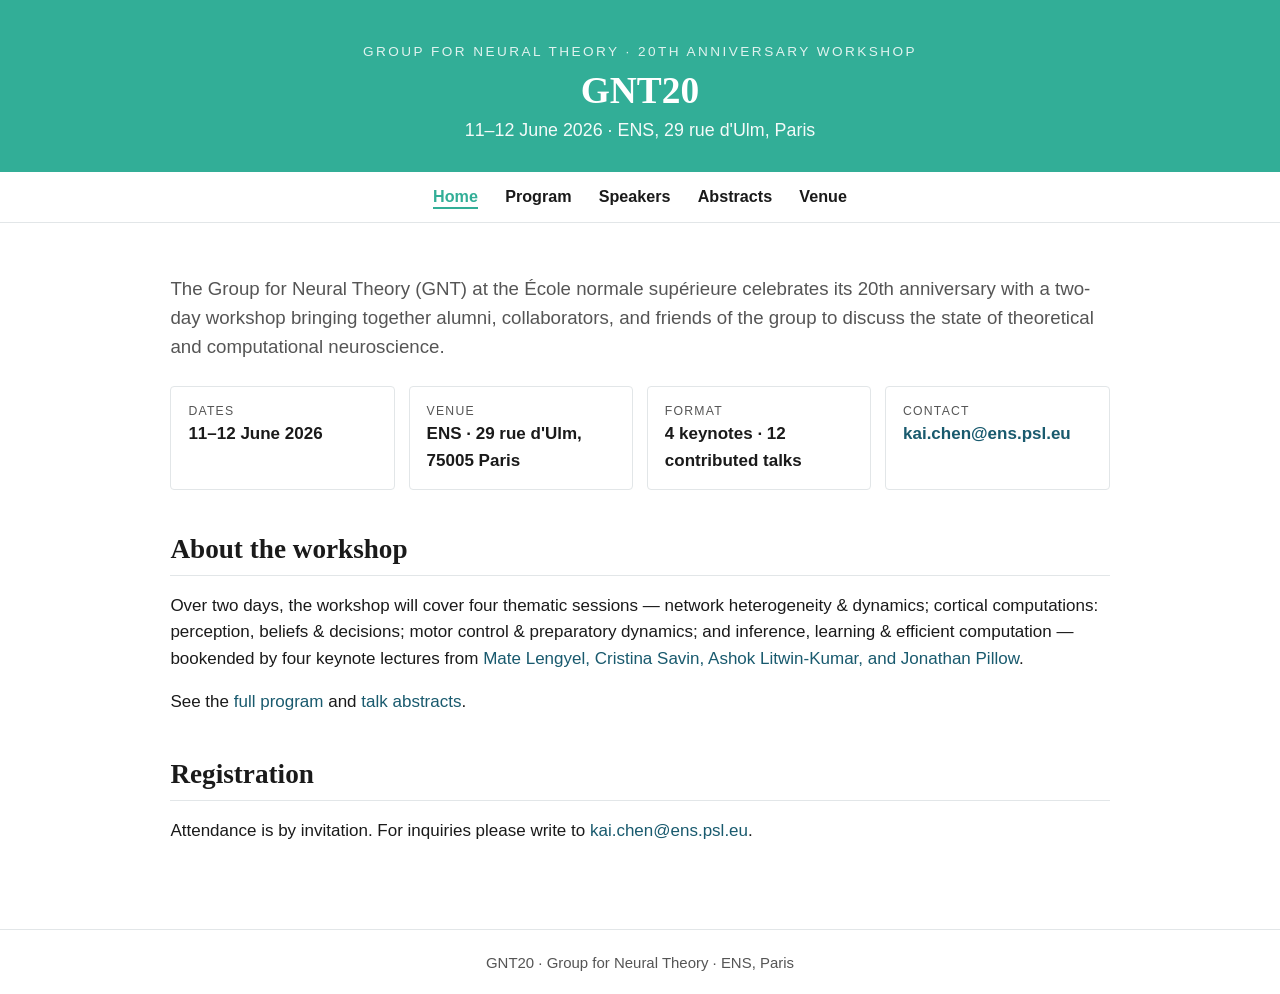
==== index.html @ 79f0f4c1 "Initial site: GNT20 workshop, ENS Paris, 11–12 June 2026 Five static pages (home, program, speakers," ====
<!doctype html>
<html lang="en">
<head>
<meta charset="utf-8">
<meta name="viewport" content="width=device-width, initial-scale=1">
<title>GNT20 — 20th Anniversary Workshop of the Group for Neural Theory</title>
<link rel="stylesheet" href="assets/css/style.css">
</head>
<body>

<header class="site">
  <div class="eyebrow">Group for Neural Theory · 20th Anniversary Workshop</div>
  <h1>GNT20</h1>
  <div class="subtitle">11–12 June 2026 · ENS, 29 rue d'Ulm, Paris</div>
</header>

<nav class="site">
  <ul>
    <li><a href="index.html" class="active">Home</a></li>
    <li><a href="program.html">Program</a></li>
    <li><a href="speakers.html">Speakers</a></li>
    <li><a href="abstracts.html">Abstracts</a></li>
    <li><a href="venue.html">Venue</a></li>
  </ul>
</nav>

<main>
  <p class="lede">
    The Group for Neural Theory (GNT) at the École normale supérieure celebrates its
    20th anniversary with a two-day workshop bringing together alumni, collaborators,
    and friends of the group to discuss the state of theoretical and computational
    neuroscience.
  </p>

  <div class="callouts">
    <div class="card"><div class="label">Dates</div><div class="value">11–12 June 2026</div></div>
    <div class="card"><div class="label">Venue</div><div class="value">ENS · 29 rue d'Ulm, 75005 Paris</div></div>
    <div class="card"><div class="label">Format</div><div class="value">4 keynotes · 12 contributed talks</div></div>
    <div class="card"><div class="label">Contact</div><div class="value"><a href="mailto:kai.chen@ens.psl.eu">kai.chen@ens.psl.eu</a></div></div>
  </div>

  <h2>About the workshop</h2>
  <p>
    Over two days, the workshop will cover four thematic sessions — network
    heterogeneity &amp; dynamics; cortical computations: perception, beliefs &amp;
    decisions; motor control &amp; preparatory dynamics; and inference, learning &amp;
    efficient computation — bookended by four keynote lectures from
    <a href="speakers.html">Mate Lengyel, Cristina Savin, Ashok Litwin-Kumar, and Jonathan Pillow</a>.
  </p>
  <p>
    See the <a href="program.html">full program</a> and
    <a href="abstracts.html">talk abstracts</a>.
  </p>

  <h2>Registration</h2>
  <p>
    Attendance is by invitation. For inquiries please write to
    <a href="mailto:kai.chen@ens.psl.eu">kai.chen@ens.psl.eu</a>.
  </p>
</main>

<footer class="site">
  GNT20 · Group for Neural Theory · ENS, Paris
</footer>

</body>
</html>
---- assets/css/style.css ----
:root {
  --bg: #ffffff;
  --ink: #1a1a1a;
  --muted: #555;
  --accent: #32AE97;
  --accent-deep: #195A6E;
  --accent-soft: #d9efe9;
  --rule: #e2e6e8;
  --keynote: #e6eef2;
  --break: #f1f4f6;
  --max: 980px;
}

* { box-sizing: border-box; }

html, body {
  margin: 0;
  padding: 0;
  background: var(--bg);
  color: var(--ink);
  font-family: "Source Sans Pro", "Helvetica Neue", Helvetica, Arial, sans-serif;
  font-size: 17px;
  line-height: 1.55;
}

a { color: var(--accent-deep); text-decoration: none; }
a:hover { text-decoration: underline; }

header.site {
  background: var(--accent);
  color: #fff;
  padding: 2.4rem 1.2rem 1.6rem;
  text-align: center;
}
header.site .eyebrow {
  text-transform: uppercase;
  letter-spacing: 0.18em;
  font-size: 0.8rem;
  opacity: 0.85;
}
header.site h1 {
  margin: 0.4rem 0 0.3rem;
  font-family: Georgia, "Times New Roman", serif;
  font-weight: 600;
  font-size: 2.2rem;
  line-height: 1.15;
}
header.site .subtitle {
  font-size: 1.05rem;
  opacity: 0.95;
}

nav.site {
  background: #fff;
  border-bottom: 1px solid var(--rule);
  position: sticky;
  top: 0;
  z-index: 10;
}
nav.site ul {
  list-style: none;
  margin: 0 auto;
  padding: 0;
  max-width: var(--max);
  display: flex;
  flex-wrap: wrap;
  justify-content: center;
  gap: 0.4rem 1.6rem;
  padding: 0.7rem 1rem;
}
nav.site a {
  color: var(--ink);
  font-weight: 600;
  font-size: 0.95rem;
}
nav.site a.active { color: var(--accent); border-bottom: 2px solid var(--accent); padding-bottom: 0.15rem; }

main {
  max-width: var(--max);
  margin: 0 auto;
  padding: 2rem 1.2rem 4rem;
}

h2 {
  font-family: Georgia, "Times New Roman", serif;
  font-size: 1.6rem;
  margin: 2.2rem 0 0.8rem;
  border-bottom: 1px solid var(--rule);
  padding-bottom: 0.3rem;
}
h3 {
  font-family: Georgia, "Times New Roman", serif;
  font-size: 1.15rem;
  margin: 1.6rem 0 0.4rem;
}

.lede { font-size: 1.1rem; color: var(--muted); }

.callouts {
  display: grid;
  grid-template-columns: repeat(auto-fit, minmax(220px, 1fr));
  gap: 0.8rem;
  margin: 1.4rem 0;
}
.callouts .card {
  background: #fff;
  border: 1px solid var(--rule);
  padding: 0.9rem 1rem;
  border-radius: 4px;
}
.callouts .card .label {
  text-transform: uppercase;
  letter-spacing: 0.1em;
  font-size: 0.72rem;
  color: var(--muted);
}
.callouts .card .value { font-weight: 600; }

table.program {
  width: 100%;
  border-collapse: collapse;
  margin: 1rem 0 2rem;
  background: #fff;
  font-size: 0.95rem;
}
table.program th, table.program td {
  border: 1px solid var(--rule);
  padding: 0.55rem 0.7rem;
  vertical-align: top;
  text-align: left;
}
table.program thead th {
  background: var(--accent);
  color: #fff;
  font-weight: 600;
}
table.program td.time { white-space: nowrap; color: var(--muted); font-variant-numeric: tabular-nums; width: 8.5rem; }
table.program tr.keynote td.talk { background: var(--keynote); }
table.program tr.break td { background: var(--break); color: var(--muted); font-style: italic; }
table.program tr.session-head td {
  background: var(--accent-soft);
  font-weight: 600;
  font-style: italic;
}
table.program .speaker { font-weight: 600; }
table.program .title { display: block; color: var(--muted); margin-top: 0.15rem; }

.speaker-grid {
  display: grid;
  grid-template-columns: repeat(auto-fit, minmax(260px, 1fr));
  gap: 1rem;
}
.speaker-grid .sp {
  background: #fff;
  border: 1px solid var(--rule);
  padding: 0.9rem 1rem;
  border-radius: 4px;
}
.speaker-grid .sp.keynote { border-left: 4px solid var(--accent); }
.speaker-grid .sp .tag { color: var(--accent-deep); }
.speaker-grid .sp .name { font-weight: 700; }
.speaker-grid .sp .tag {
  display: inline-block;
  font-size: 0.7rem;
  letter-spacing: 0.08em;
  text-transform: uppercase;
  margin-left: 0.4rem;
}
.speaker-grid .sp .talk { color: var(--muted); margin-top: 0.3rem; font-size: 0.92rem; }

.abstract { margin: 1.6rem 0 2rem; }
.abstract h3 { margin-bottom: 0.2rem; }
.abstract .meta { color: var(--muted); font-size: 0.92rem; margin-bottom: 0.6rem; }
.abstract p { margin: 0.4rem 0; text-align: justify; }

footer.site {
  border-top: 1px solid var(--rule);
  padding: 1.2rem;
  text-align: center;
  color: var(--muted);
  font-size: 0.88rem;
}

@media (max-width: 600px) {
  header.site h1 { font-size: 1.6rem; }
  table.program td.time { width: auto; }
}
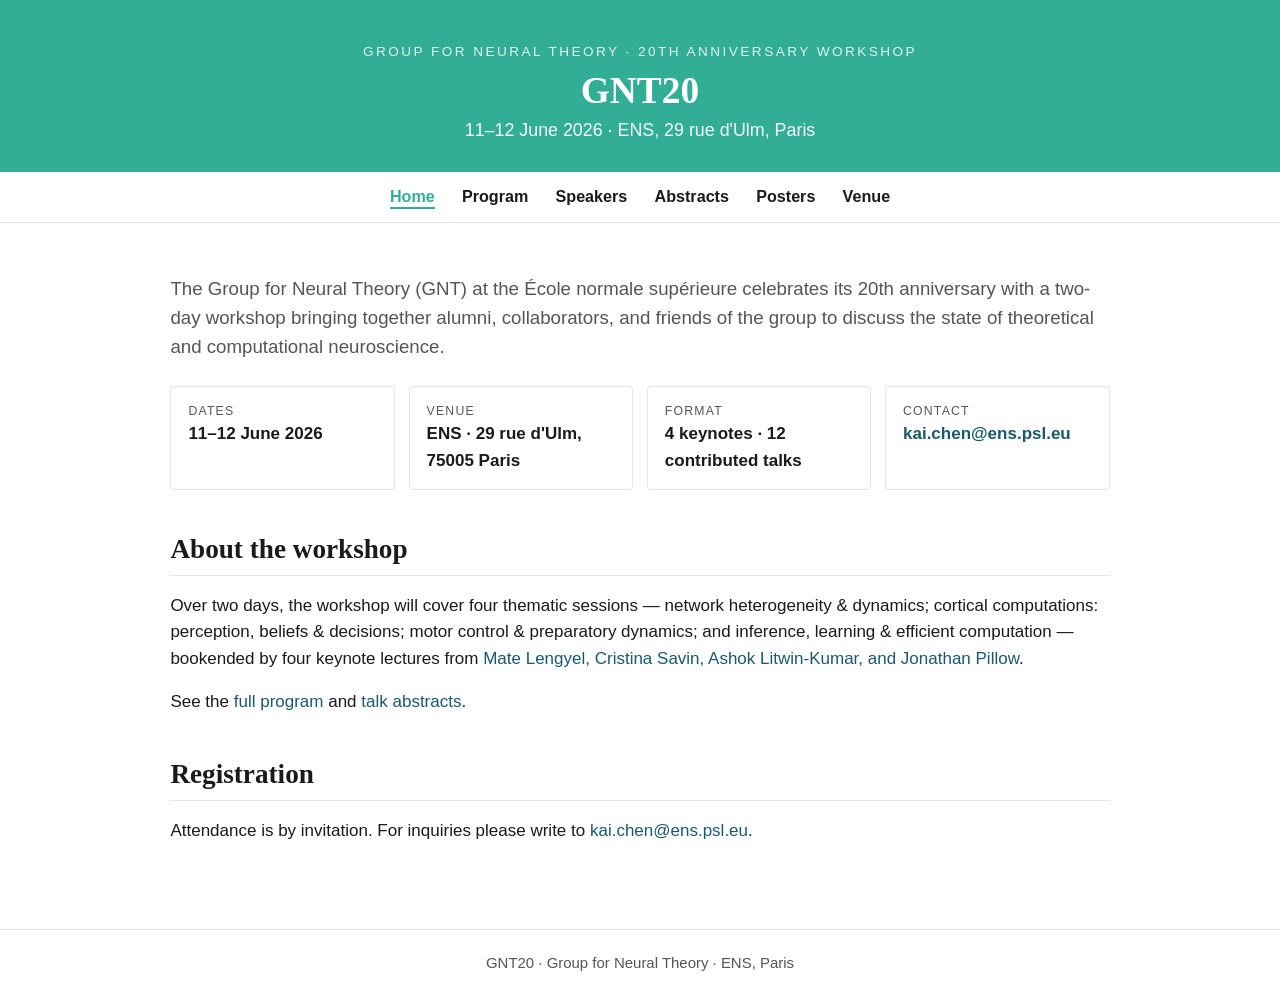
==== commit f3d015d2: "Add poster session: Day 1 17:00–19:00 slot and posters page Add a 17:00–19:00 poster session & recep" ====
--- a/index.html
+++ b/index.html
@@ -20,6 +20,7 @@
     <li><a href="program.html">Program</a></li>
     <li><a href="speakers.html">Speakers</a></li>
     <li><a href="abstracts.html">Abstracts</a></li>
+    <li><a href="posters.html">Posters</a></li>
     <li><a href="venue.html">Venue</a></li>
   </ul>
 </nav>
--- a/assets/css/style.css
+++ b/assets/css/style.css
@@ -137,6 +137,7 @@
 table.program td.time { white-space: nowrap; color: var(--muted); font-variant-numeric: tabular-nums; width: 8.5rem; }
 table.program tr.keynote td.talk { background: var(--keynote); }
 table.program tr.break td { background: var(--break); color: var(--muted); font-style: italic; }
+table.program tr.poster td.talk { background: var(--accent-soft); }
 table.program tr.session-head td {
   background: var(--accent-soft);
   font-weight: 600;
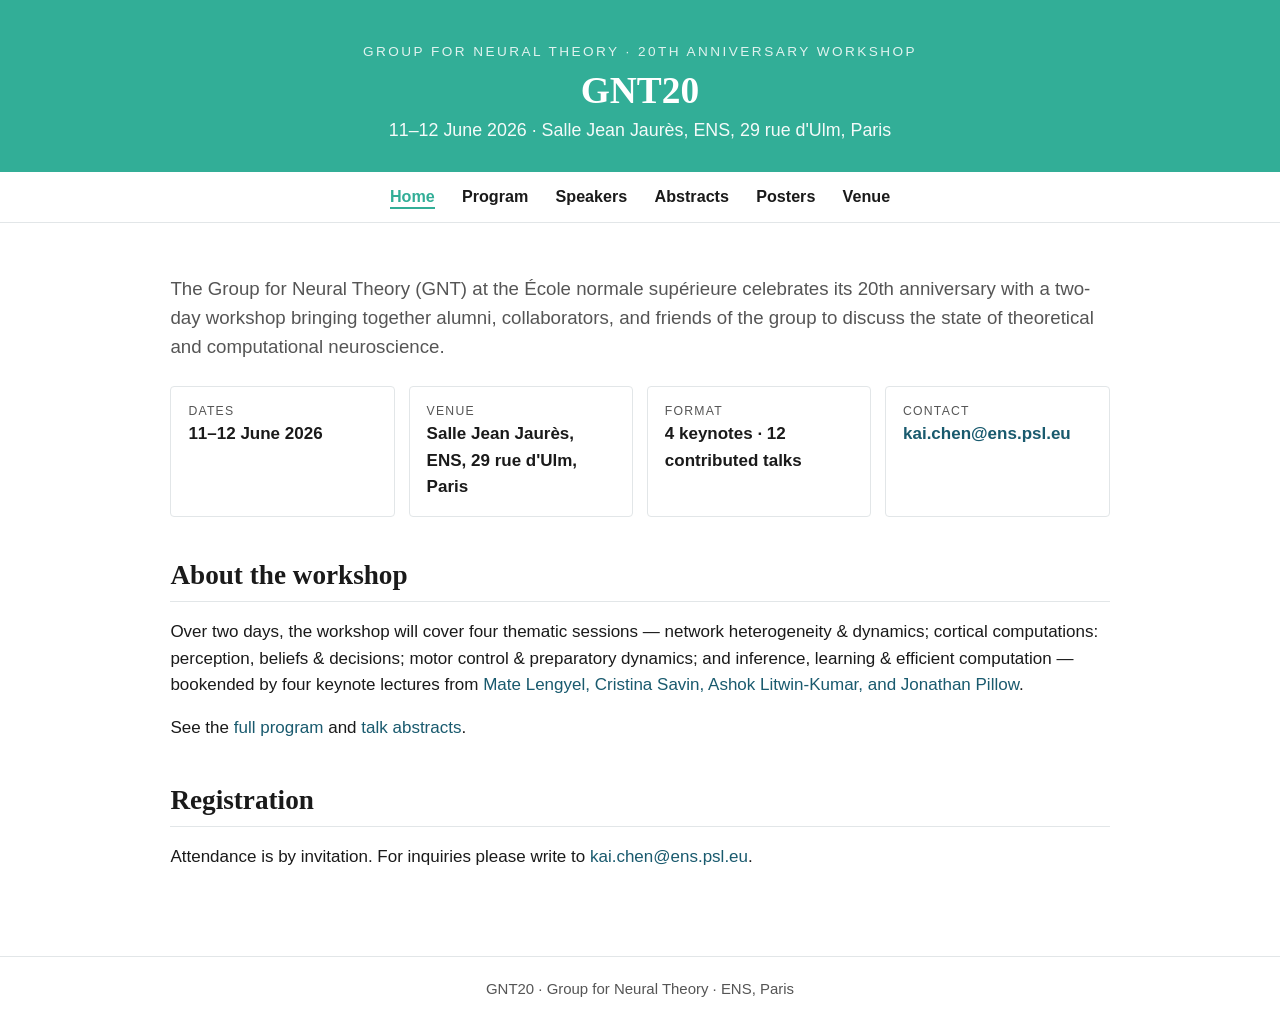
==== commit 2474f4b4: "Refine venue text to 'Salle Jean Jaurès, ENS, 29 rue d'Ulm, Paris' Co-Authored-By: Claude Opus 4.7 <" ====
--- a/index.html
+++ b/index.html
@@ -11,7 +11,7 @@
 <header class="site">
   <div class="eyebrow">Group for Neural Theory · 20th Anniversary Workshop</div>
   <h1>GNT20</h1>
-  <div class="subtitle">11–12 June 2026 · ENS, 29 rue d'Ulm, Paris</div>
+  <div class="subtitle">11–12 June 2026 · Salle Jean Jaurès, ENS, 29 rue d'Ulm, Paris</div>
 </header>
 
 <nav class="site">
@@ -35,7 +35,7 @@
 
   <div class="callouts">
     <div class="card"><div class="label">Dates</div><div class="value">11–12 June 2026</div></div>
-    <div class="card"><div class="label">Venue</div><div class="value">ENS · 29 rue d'Ulm, 75005 Paris</div></div>
+    <div class="card"><div class="label">Venue</div><div class="value">Salle Jean Jaurès, ENS, 29 rue d'Ulm, Paris</div></div>
     <div class="card"><div class="label">Format</div><div class="value">4 keynotes · 12 contributed talks</div></div>
     <div class="card"><div class="label">Contact</div><div class="value"><a href="mailto:kai.chen@ens.psl.eu">kai.chen@ens.psl.eu</a></div></div>
   </div>
--- a/assets/css/style.css
+++ b/assets/css/style.css
@@ -145,6 +145,8 @@
 }
 table.program .speaker { font-weight: 600; }
 table.program .title { display: block; color: var(--muted); margin-top: 0.15rem; }
+table.program .affil-inline { font-weight: 400; color: var(--muted); font-size: 0.85em; }
+table.program .chair-inline { font-weight: 400; font-style: normal; font-size: 0.82em; color: var(--muted); }
 
 .speaker-grid {
   display: grid;
@@ -167,7 +169,9 @@
   text-transform: uppercase;
   margin-left: 0.4rem;
 }
+.speaker-grid .sp .affil { color: var(--muted); font-size: 0.88rem; font-style: italic; margin-top: 0.1rem; }
 .speaker-grid .sp .talk { color: var(--muted); margin-top: 0.3rem; font-size: 0.92rem; }
+.session-chair { color: var(--muted); font-size: 0.88rem; margin: -0.6rem 0 0.8rem; font-style: italic; }
 
 .abstract { margin: 1.6rem 0 2rem; }
 .abstract h3 { margin-bottom: 0.2rem; }
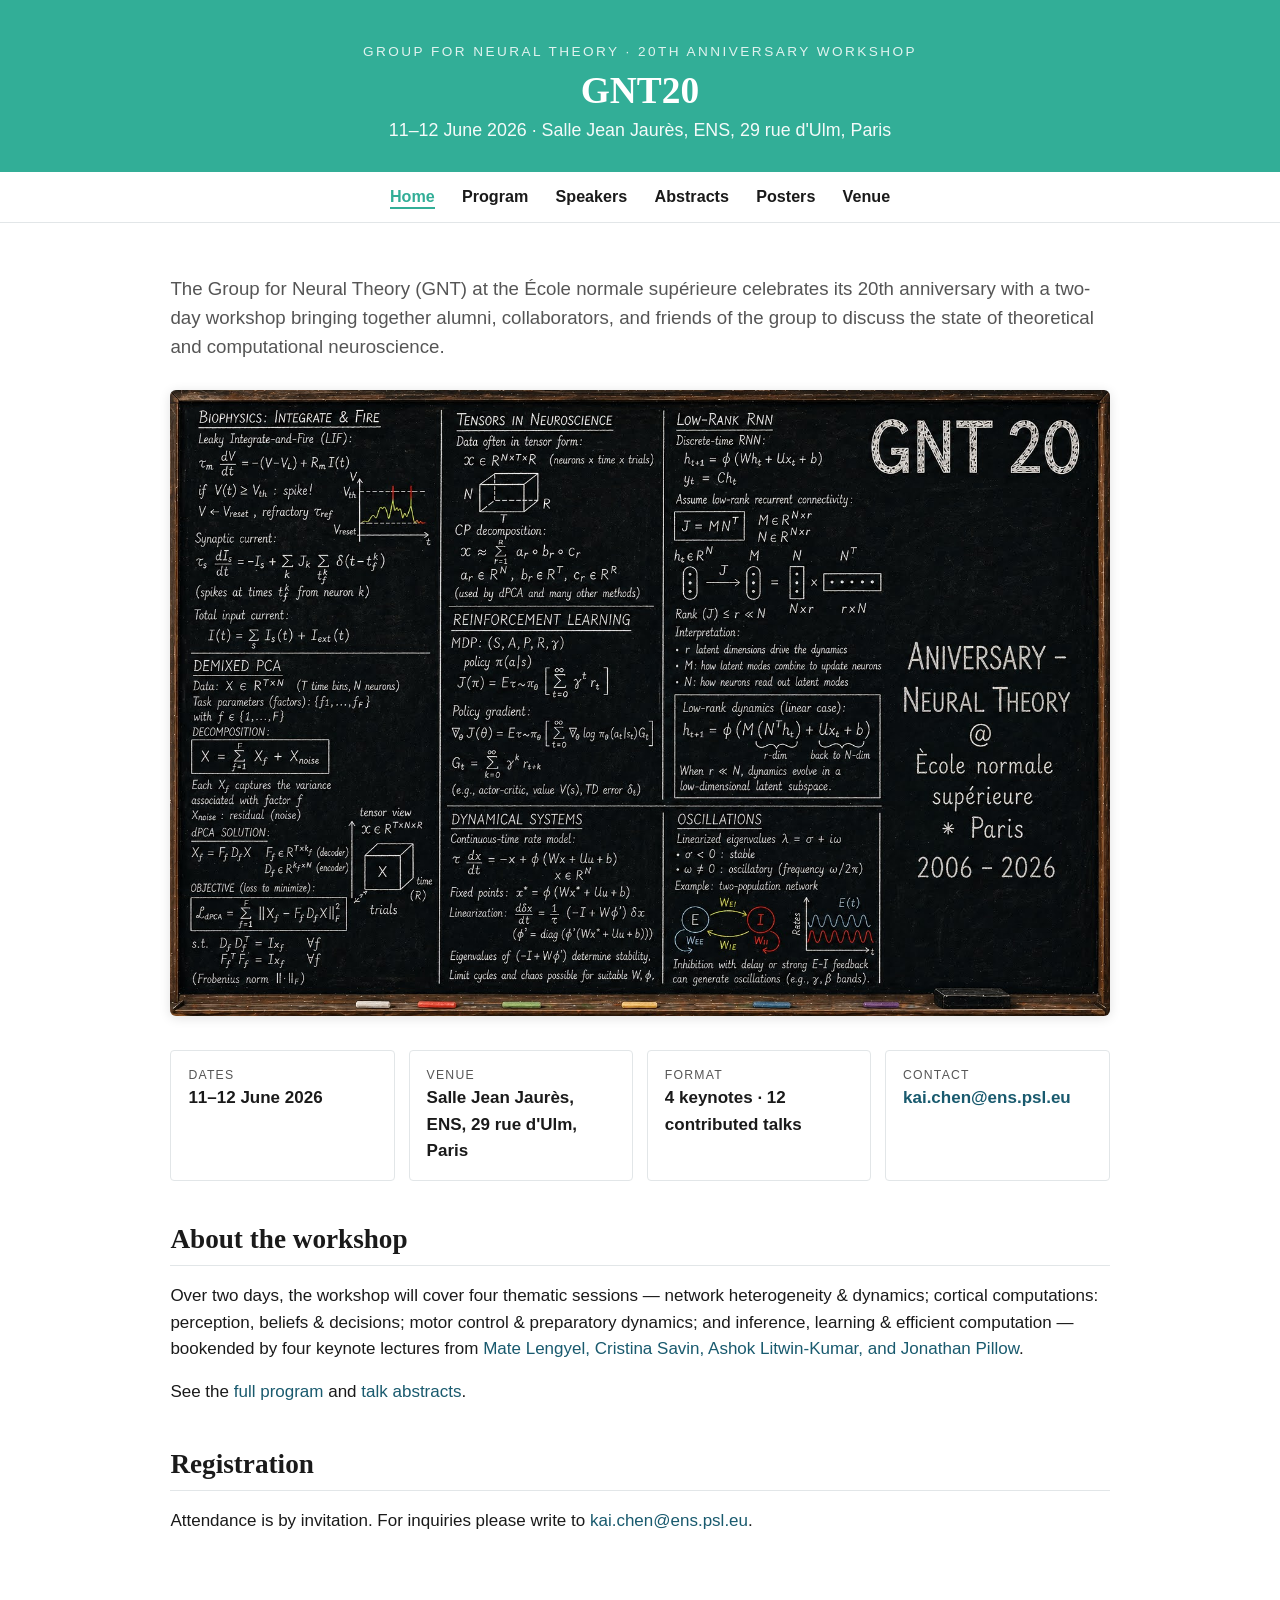
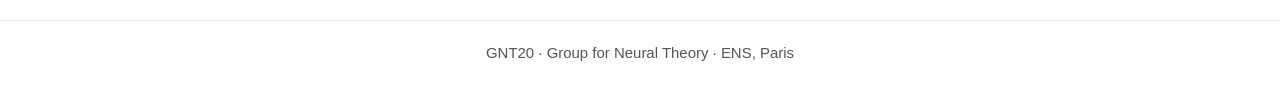
==== commit dd510412: "Add cover image to home page Co-Authored-By: Claude Opus 4.7 <noreply@anthropic.com>" ====
--- a/index.html
+++ b/index.html
@@ -33,6 +33,8 @@
     neuroscience.
   </p>
 
+  <img src="assets/gnt20-cover.jpg" alt="GNT20 — 20 years of Neural Theory at ENS Paris, 2006–2026" class="cover-img">
+
   <div class="callouts">
     <div class="card"><div class="label">Dates</div><div class="value">11–12 June 2026</div></div>
     <div class="card"><div class="label">Venue</div><div class="value">Salle Jean Jaurès, ENS, 29 rue d'Ulm, Paris</div></div>
--- a/assets/css/style.css
+++ b/assets/css/style.css
@@ -81,6 +81,14 @@
   padding: 2rem 1.2rem 4rem;
 }
 
+.cover-img {
+  display: block;
+  width: 100%;
+  border-radius: 6px;
+  margin: 1.6rem 0 2rem;
+  box-shadow: 0 2px 12px rgba(0,0,0,0.12);
+}
+
 h2 {
   font-family: Georgia, "Times New Roman", serif;
   font-size: 1.6rem;
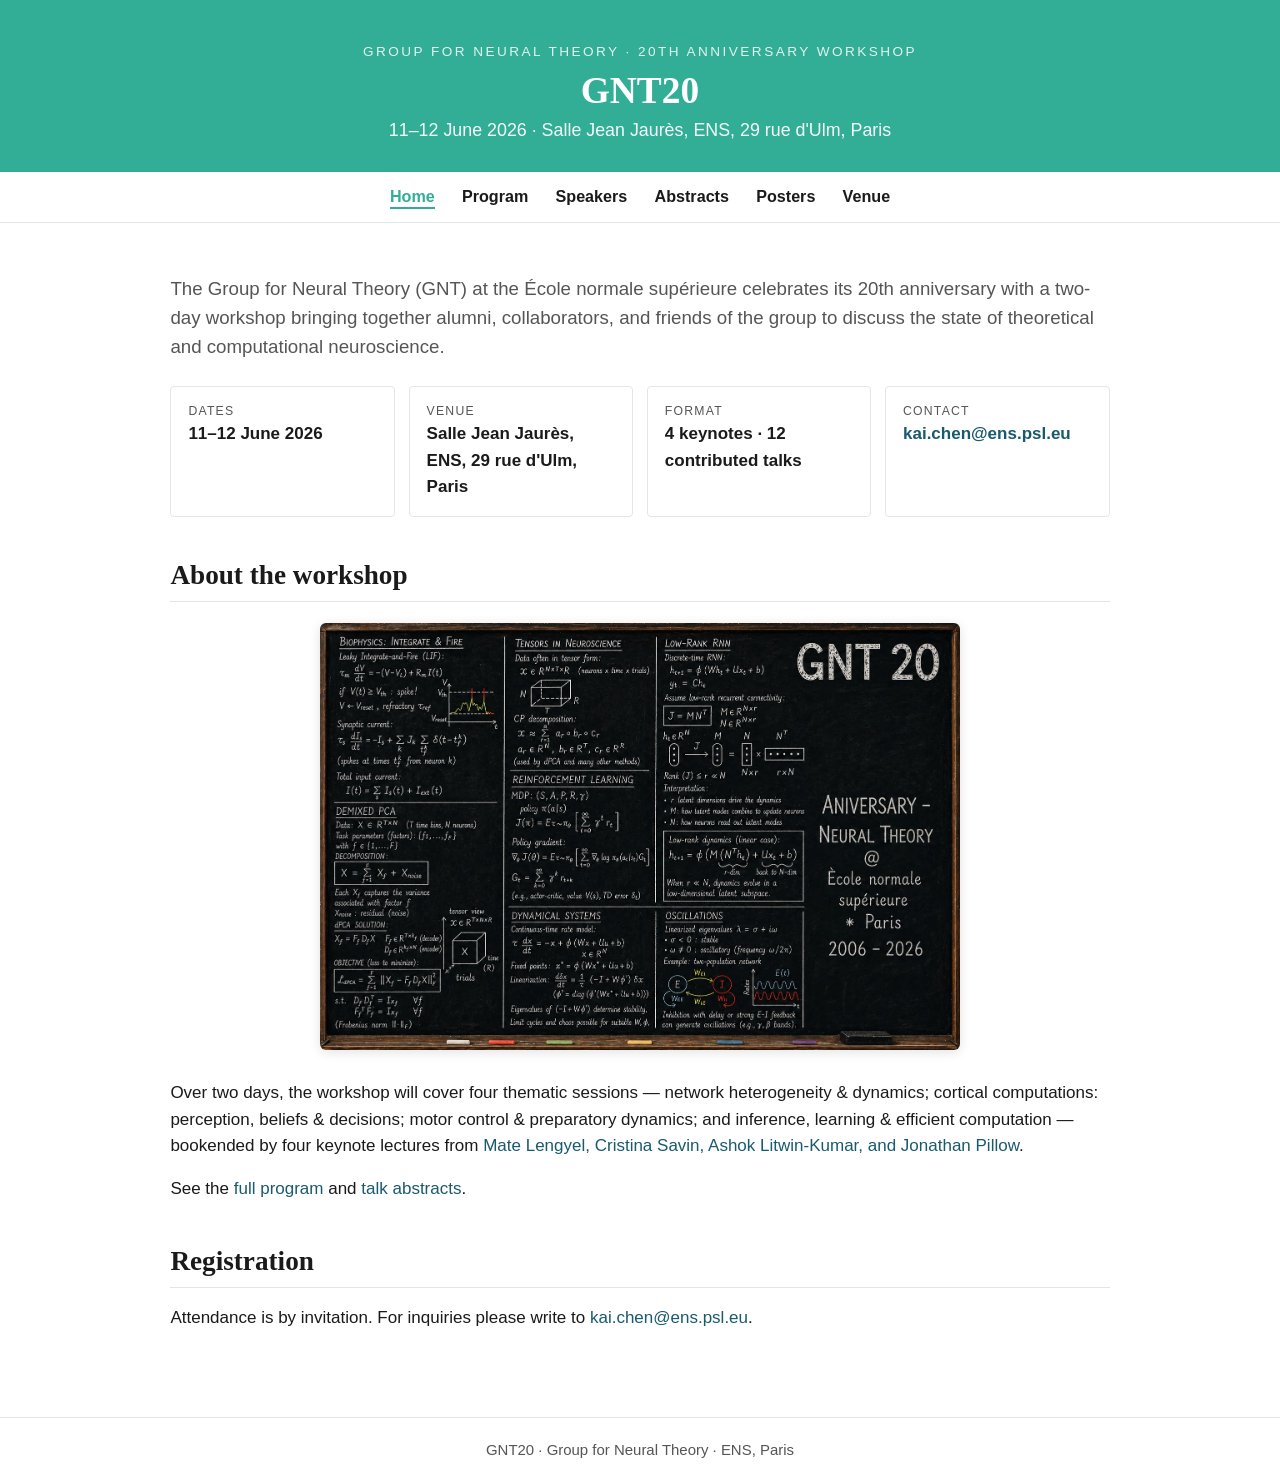
==== commit c385d271: "Move cover image under 'About the workshop', cap width to 640 px Co-Authored-By: Claude Opus 4.7 <no" ====
--- a/index.html
+++ b/index.html
@@ -33,8 +33,6 @@
     neuroscience.
   </p>
 
-  <img src="assets/gnt20-cover.jpg" alt="GNT20 — 20 years of Neural Theory at ENS Paris, 2006–2026" class="cover-img">
-
   <div class="callouts">
     <div class="card"><div class="label">Dates</div><div class="value">11–12 June 2026</div></div>
     <div class="card"><div class="label">Venue</div><div class="value">Salle Jean Jaurès, ENS, 29 rue d'Ulm, Paris</div></div>
@@ -43,6 +41,7 @@
   </div>
 
   <h2>About the workshop</h2>
+  <img src="assets/gnt20-cover.jpg" alt="GNT20 — 20 years of Neural Theory at ENS Paris, 2006–2026" class="cover-img">
   <p>
     Over two days, the workshop will cover four thematic sessions — network
     heterogeneity &amp; dynamics; cortical computations: perception, beliefs &amp;
--- a/assets/css/style.css
+++ b/assets/css/style.css
@@ -84,8 +84,10 @@
 .cover-img {
   display: block;
   width: 100%;
+  max-width: 640px;
+  height: auto;
   border-radius: 6px;
-  margin: 1.6rem 0 2rem;
+  margin: 1.2rem auto 1.8rem;
   box-shadow: 0 2px 12px rgba(0,0,0,0.12);
 }
 
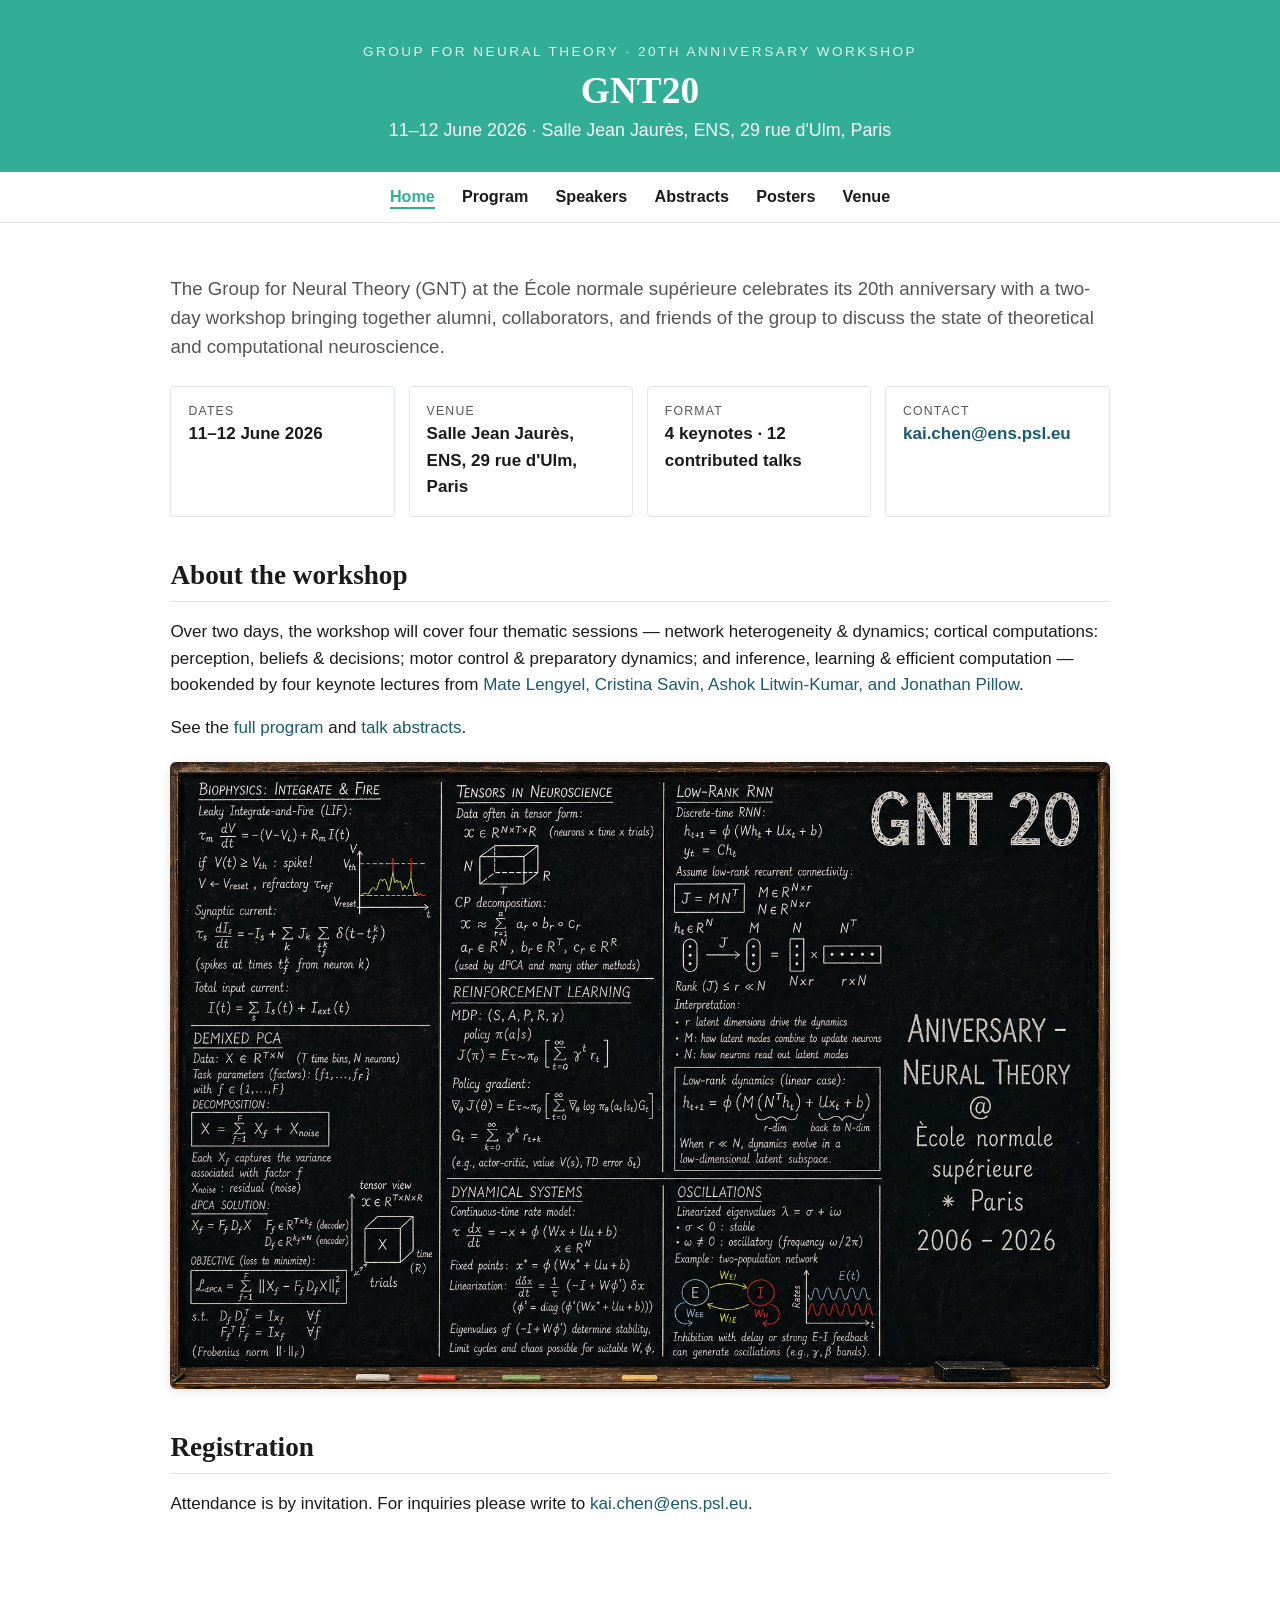
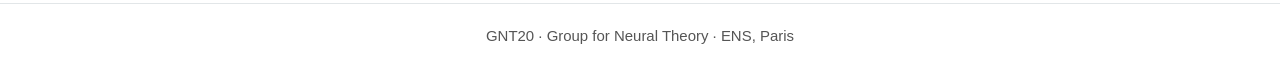
==== commit 904baff1: "continue previous commit" ====
--- a/index.html
+++ b/index.html
@@ -41,7 +41,6 @@
   </div>
 
   <h2>About the workshop</h2>
-  <img src="assets/gnt20-cover.jpg" alt="GNT20 — 20 years of Neural Theory at ENS Paris, 2006–2026" class="cover-img">
   <p>
     Over two days, the workshop will cover four thematic sessions — network
     heterogeneity &amp; dynamics; cortical computations: perception, beliefs &amp;
@@ -53,6 +52,7 @@
     See the <a href="program.html">full program</a> and
     <a href="abstracts.html">talk abstracts</a>.
   </p>
+  <img src="assets/gnt20-cover.jpg" alt="GNT20 — 20 years of Neural Theory at ENS Paris, 2006–2026" class="cover-img">
 
   <h2>Registration</h2>
   <p>
--- a/assets/css/style.css
+++ b/assets/css/style.css
@@ -84,7 +84,7 @@
 .cover-img {
   display: block;
   width: 100%;
-  max-width: 640px;
+  max-width: 960px;
   height: auto;
   border-radius: 6px;
   margin: 1.2rem auto 1.8rem;
